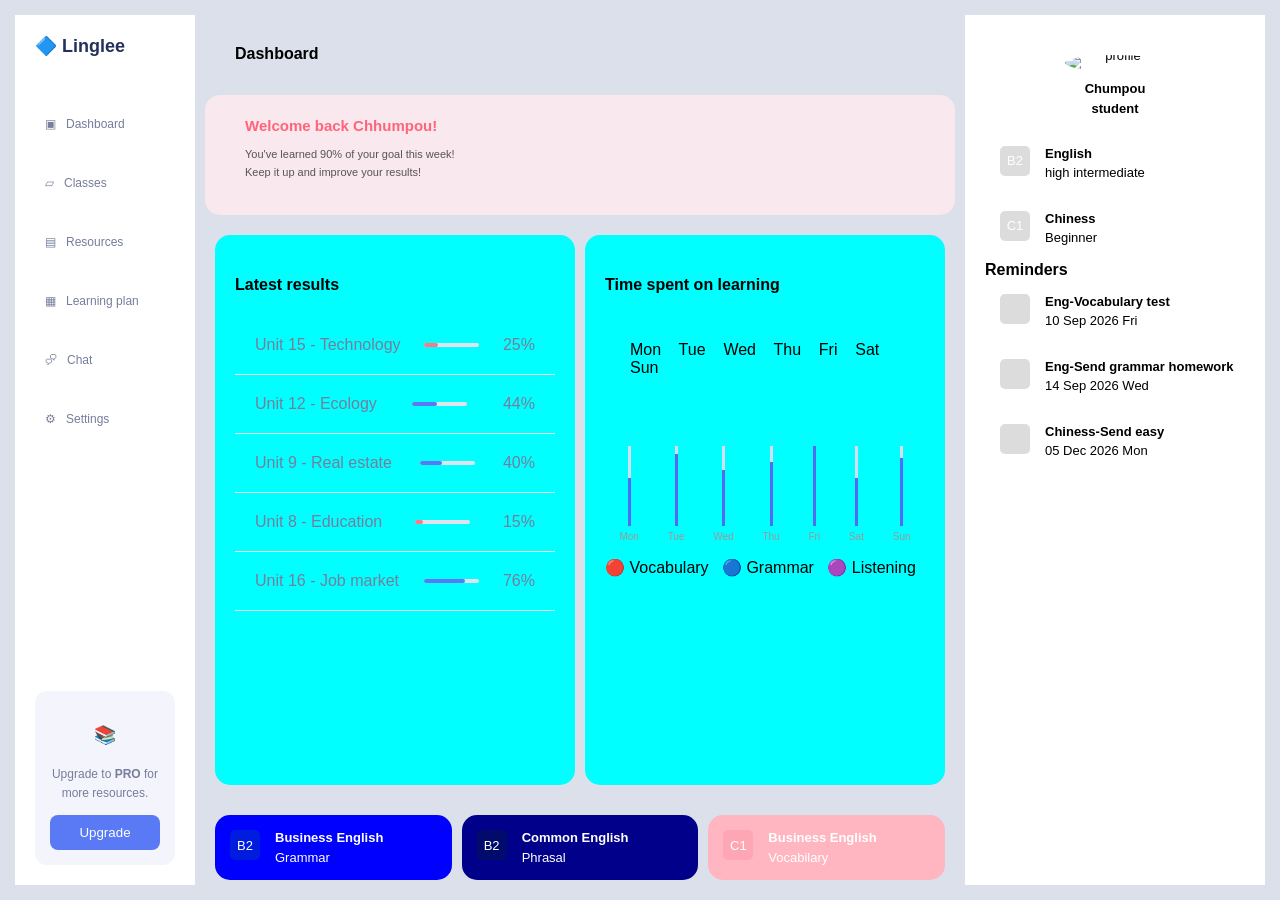
==== EX4/index.html @ e07d5841 "init project" ====
<!DOCTYPE html>
<html lang="en">
<head>
    <meta charset="UTF-8">
    <title>Document</title>
    <style>
        
    * {
        box-sizing: border-box;
    }

    body {
        margin: 0;
        background-color: #dce0eb;
        font-family: Arial, sans-serif;
    }

    .container {
        display: grid;
        grid-template-columns: 180px 1fr 300px;
        min-height: 100vh;
        gap: 10px;
        padding: 15px;
    }

    
    .leftside {
        background-color: white;
        padding: 20px;
    }

    
    .middle {
        display: grid;
        grid-template-rows: 70px 120px 1fr 80px;
        gap: 10px;
    }
     .head {
        background-color: #f9e8ed;
        position: relative;
        display: flex;
        justify-content: space-between;
        align-items: center;
        padding: 30px 100px;
        border-radius: 12px;
        overflow: hidden;
    }

    .head b {
        color: #ff647b !important;
        font-size: 15px;
    }

    .head p {
        font-size: 11px;
        line-height: 1.6;
        color: #555;
    }

    .head .welcome {
        flex: 1;
    }

    .head .illustration {
        width: 150px;
        text-align: center;
        font-size: 65px;
    }

    .head .illustration p {
        font-size: 25px;
        margin: 0;
    }
    .body {
        background-color: #dce0eb;
        display: grid;
        grid-template-columns: repeat(2,1fr);
        gap:10px;
    }
    .box{
        background-color: aqua;
        border-radius: 15px;
        padding: 20px;
    }
    .card{
        border-radius: 15px;
        padding: 10px;
        

    }
    .footer {
        background-color: #dce0eb;
        display: grid;
        grid-template-columns:repeat(3,1fr) ;
        gap:10px;
        
    }
    .item{
        border-radius: 15px;
        display: flex;

    }
    .item1{
        background-color:blue;
    }
    .item2{
        background-color:darkblue;
    }
    .item3{
        background-color:lightpink;
    }
    

    
    .rightside {
        background-color: white;
        padding: 20px;
    }
    .B{
        background-color:gainsboro;
        width:30px;
        height:30px;
        margin: 15px;
        border-radius: 5px;
        display: grid;
        place-items: center;
        font-size: small;
        color:white;
    }
    .b1{
        background-color: #001CDE;
    }
    .b2{
        background-color: #000B6B;
    }
    .b3{
        background-color: #FFA6B5;
    }
    .t{
        color:white;
        font-size: small;
        line-height: 1.5;
    }
    .profile{
        display: block;
        margin: 20px;
        text-align: center;
        line-height: 0.2;
        font-size: small;
        

    }
    img{
        border-radius: 50%;
        display:block;
        margin: auto;
        width:100px;
    }
    .T{
        color: black;
        font-size: small;
    }
    .right{
        display:flex;
    }
    .leftside {
        display: flex;
        flex-direction: column;
        gap: 25px;
        font-size: 12px;
        color: #777d9b;
    }
    .logo {
        color: #25315c;
        font-size: 18px;
        margin-bottom: 25px;
    }
    .menu {
        padding: 10px;
        cursor: pointer;
    }

    .menu:hover {
        background-color: #eef1ff;
        border-radius: 8px;
    }

    .upgrade {
        margin-top: auto;
        background-color: #f4f5fc;
        padding: 15px;
        border-radius: 12px;
        text-align: center;
        line-height: 1.6;
    }
    .upgrade button {
        background-color: #5979f5;
        color: white;
        border: none;
        padding: 10px;
        border-radius: 8px;
        width: 100%;
    }
    .result {
        display: flex;
        justify-content: space-between;
        align-items: center;
        border-bottom: 1px solid #eee;
        padding: 20px ;
        color: #777d9b;
    }
    .bar {
        width: 55px;
        height: 4px;
        background-color: #e0e3ee;
        border-radius: 5px;
    }

    .progress {
        height: 4px;
        background-color: #5979f5;
        border-radius: 5px;
        
    }
    .chart {
        display: flex;
        justify-content: space-around;
        align-items: end;
        height: 120px;
        margin-top: 20px;
        
    }

    .day {
        height: 100%;
        display: flex;
        flex-direction: column;
        justify-content: end;
        align-items: center;
        gap: 5px;
        font-size: 10px;
        color: #999;
    }

    .line {
        width: 3px;
        height: 80px;
        background-color: #d9dcf0;
        position: relative;
        
    }

    .line span {
        display: block;
        background-color: #536af5;
        width: 3px;
        height: 60%;
        position: absolute;
        bottom: 0;
    }

    </style>
</head>
<body>
    <div class="container">
        <div class="leftside">
            <div class="logo">
                <b>🔷 Linglee</b>
            </div>

            <div class="menu">▣ &nbsp; Dashboard</div>
            <div class="menu">▱ &nbsp; Classes</div>
            <div class="menu">▤ &nbsp; Resources</div>
            <div class="menu">▦ &nbsp; Learning plan</div>
            <div class="menu">🗪 &nbsp; Chat</div>
            <div class="menu">⚙ &nbsp; Settings</div>

            <div class="upgrade">
                <h2>📚</h2>
                <p>Upgrade to <b>PRO</b> for more resources.</p>
                <button>Upgrade</button>
            </div>
            
        </div>

        <div class="middle">
            <b style="margin: 30px;">Dashboard</b>
            <div class="card head">
                <div class="welcome">
                    <b style="margin-left: 30px;">Welcome back Chhumpou!</b>
                    <p style="margin-left: 30px;">You've learned 90% of your goal this week!<br>Keep it up and improve your results!</p>
                </div>
            </div>

            <div class="card body">
                <div class="box box1">
                    <h4>Latest results</h4>

                    <div class="result">
                        <span>Unit 15 - Technology</span>
                        <div class="bar"><div class="progress" style="width:25%; background:#ff7888;"></div></div>
                        25%
                    </div>

                    <div class="result">
                        <span>Unit 12 - Ecology</span>
                        <div class="bar"><div class="progress" style="width:44%;"></div></div>
                        44%
                    </div>

                    <div class="result">
                        <span>Unit 9 - Real estate</span>
                        <div class="bar"><div class="progress" style="width:40%;"></div></div>
                        40%
                    </div>

                    <div class="result">
                        <span>Unit 8 - Education</span>
                        <div class="bar"><div class="progress" style="width:15%; background:#ff7888;"></div></div>
                        15%
                    </div>

                    <div class="result">
                        <span>Unit 16 - Job market</span>
                        <div class="bar"><div class="progress" style="width:76%;"></div></div>
                        76%
                    </div>

                </div>
                <div class="box box2">
                    <h4>Time spent on learning</h4>
                    <p style="padding: 25px;">Mon &nbsp;&nbsp; Tue &nbsp;&nbsp; Wed &nbsp;&nbsp; Thu &nbsp;&nbsp; Fri &nbsp;&nbsp; Sat &nbsp;&nbsp; Sun</p>

                    <div class="chart">
                        <div class="day">
                            <div class="line"><span></span></div>
                            Mon
                        </div>

                        <div class="day">
                            <div class="line"><span style="height:90%;"></span></div>
                            Tue
                        </div>

                        <div class="day">
                            <div class="line"><span style="height:70%;"></span></div>
                            Wed
                        </div>

                        <div class="day">
                            <div class="line"><span style="height:80%;"></span></div>
                            Thu
                        </div>

                        <div class="day">
                            <div class="line"><span style="height:100%;"></span></div>
                            Fri
                        </div>

                        <div class="day">
                            <div class="line"><span style="height:60%;"></span></div>
                            Sat
                        </div>

                        <div class="day">
                            <div class="line"><span style="height:85%;"></span></div>
                            Sun
                        </div>
                    </div>

                    <p>🔴 Vocabulary &nbsp; 🔵 Grammar &nbsp; 🟣 Listening</p>

                </div>

            </div>
            <div class="card footer">
                <div class="item item1">
                    <div class="B b1">
                        B2
                    </div>
                    <div class="t">
                        <p><b>Business English</b><br>Grammar</p>
                    </div>

                </div>
                <div class="item item2">
                    <div class="B b2">
                        B2
                    </div>
                    <div class="t">
                        <p><b>Common English</b><br>Phrasal</p>
                    </div>

                </div>
                <div class="item item3">
                    <div class="B b3">
                        C1
                    </div>
                    <div class=" t">
                        <p><b>Business English</b><br>Vocabilary</p>
                        
                    </div>

                </div>

            </div>

        </div>
        
        <div class="rightside">
            <div class="profile">
                <img src="https://i.pinimg.com/236x/3b/76/4e/3b764e011f795dab643ad66372faed14.jpg" alt="profile">
                <h4>Chumpou<h4>
                <p>student</p>
            </div>
            <div class="right">
                <div class="B">
                    B2
                </div>
                <div class="T t">
                    <p><b>English</b><br>high intermediate</p>
                </div>
            </div>
            <div class="right">
                <div class="B">
                    C1
                </div>
                <div class="T t">
                    <p><b>Chiness</b><br>Beginner</p>
                </div>
            </div>

            
            <b>Reminders</b>
            <div class="right">
                <div class="B"></div>
                <div class="T t">
                    <p><b>Eng-Vocabulary test</b><br>10 Sep 2026 Fri</p>
                </div>
            </div>
            <div class="right">
                <div class="B"></div>
                <div class="T t">
                    <p><b>Eng-Send grammar homework</b><br>14 Sep 2026 Wed</p>
                </div>
            </div>
            <div class="right">
                <div class="B"></div>
                <div class="T t">
                    <p><b>Chiness-Send easy</b><br>05 Dec 2026 Mon </p>
                </div>
            </div>


        </div>

    </div>
</body>
</html>
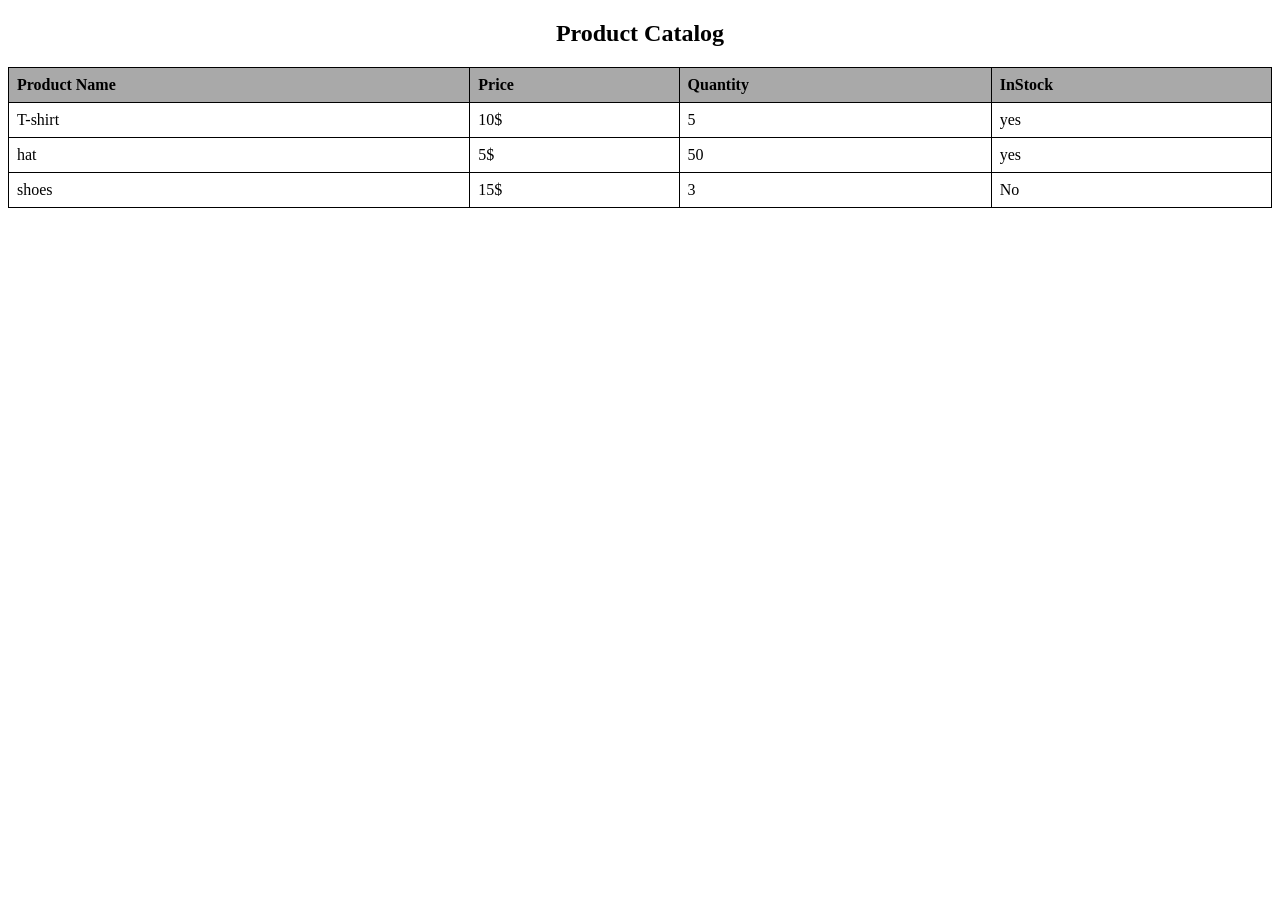
==== commit 43b78849: "first commit" ====
--- a/EX4/index.html
+++ b/EX4/index.html
@@ -1,459 +1,55 @@
+<!-- Write your code here -->
 <!DOCTYPE html>
 <html lang="en">
 <head>
     <meta charset="UTF-8">
+    <meta name="viewport" content="width=device-width, initial-scale=1.0">
     <title>Document</title>
     <style>
-        
-    * {
-        box-sizing: border-box;
-    }
-
-    body {
-        margin: 0;
-        background-color: #dce0eb;
-        font-family: Arial, sans-serif;
-    }
-
-    .container {
-        display: grid;
-        grid-template-columns: 180px 1fr 300px;
-        min-height: 100vh;
-        gap: 10px;
-        padding: 15px;
-    }
-
-    
-    .leftside {
-        background-color: white;
-        padding: 20px;
-    }
-
-    
-    .middle {
-        display: grid;
-        grid-template-rows: 70px 120px 1fr 80px;
-        gap: 10px;
-    }
-     .head {
-        background-color: #f9e8ed;
-        position: relative;
-        display: flex;
-        justify-content: space-between;
-        align-items: center;
-        padding: 30px 100px;
-        border-radius: 12px;
-        overflow: hidden;
-    }
-
-    .head b {
-        color: #ff647b !important;
-        font-size: 15px;
-    }
-
-    .head p {
-        font-size: 11px;
-        line-height: 1.6;
-        color: #555;
-    }
-
-    .head .welcome {
-        flex: 1;
-    }
-
-    .head .illustration {
-        width: 150px;
-        text-align: center;
-        font-size: 65px;
-    }
-
-    .head .illustration p {
-        font-size: 25px;
-        margin: 0;
-    }
-    .body {
-        background-color: #dce0eb;
-        display: grid;
-        grid-template-columns: repeat(2,1fr);
-        gap:10px;
-    }
-    .box{
-        background-color: aqua;
-        border-radius: 15px;
-        padding: 20px;
-    }
-    .card{
-        border-radius: 15px;
-        padding: 10px;
-        
-
-    }
-    .footer {
-        background-color: #dce0eb;
-        display: grid;
-        grid-template-columns:repeat(3,1fr) ;
-        gap:10px;
-        
-    }
-    .item{
-        border-radius: 15px;
-        display: flex;
-
-    }
-    .item1{
-        background-color:blue;
-    }
-    .item2{
-        background-color:darkblue;
-    }
-    .item3{
-        background-color:lightpink;
-    }
-    
-
-    
-    .rightside {
-        background-color: white;
-        padding: 20px;
-    }
-    .B{
-        background-color:gainsboro;
-        width:30px;
-        height:30px;
-        margin: 15px;
-        border-radius: 5px;
-        display: grid;
-        place-items: center;
-        font-size: small;
-        color:white;
-    }
-    .b1{
-        background-color: #001CDE;
-    }
-    .b2{
-        background-color: #000B6B;
-    }
-    .b3{
-        background-color: #FFA6B5;
-    }
-    .t{
-        color:white;
-        font-size: small;
-        line-height: 1.5;
-    }
-    .profile{
-        display: block;
-        margin: 20px;
-        text-align: center;
-        line-height: 0.2;
-        font-size: small;
-        
-
-    }
-    img{
-        border-radius: 50%;
-        display:block;
-        margin: auto;
-        width:100px;
-    }
-    .T{
-        color: black;
-        font-size: small;
-    }
-    .right{
-        display:flex;
-    }
-    .leftside {
-        display: flex;
-        flex-direction: column;
-        gap: 25px;
-        font-size: 12px;
-        color: #777d9b;
-    }
-    .logo {
-        color: #25315c;
-        font-size: 18px;
-        margin-bottom: 25px;
-    }
-    .menu {
-        padding: 10px;
-        cursor: pointer;
-    }
-
-    .menu:hover {
-        background-color: #eef1ff;
-        border-radius: 8px;
-    }
-
-    .upgrade {
-        margin-top: auto;
-        background-color: #f4f5fc;
-        padding: 15px;
-        border-radius: 12px;
-        text-align: center;
-        line-height: 1.6;
-    }
-    .upgrade button {
-        background-color: #5979f5;
-        color: white;
-        border: none;
-        padding: 10px;
-        border-radius: 8px;
-        width: 100%;
-    }
-    .result {
-        display: flex;
-        justify-content: space-between;
-        align-items: center;
-        border-bottom: 1px solid #eee;
-        padding: 20px ;
-        color: #777d9b;
-    }
-    .bar {
-        width: 55px;
-        height: 4px;
-        background-color: #e0e3ee;
-        border-radius: 5px;
-    }
-
-    .progress {
-        height: 4px;
-        background-color: #5979f5;
-        border-radius: 5px;
-        
-    }
-    .chart {
-        display: flex;
-        justify-content: space-around;
-        align-items: end;
-        height: 120px;
-        margin-top: 20px;
-        
-    }
-
-    .day {
-        height: 100%;
-        display: flex;
-        flex-direction: column;
-        justify-content: end;
-        align-items: center;
-        gap: 5px;
-        font-size: 10px;
-        color: #999;
-    }
-
-    .line {
-        width: 3px;
-        height: 80px;
-        background-color: #d9dcf0;
-        position: relative;
-        
-    }
-
-    .line span {
-        display: block;
-        background-color: #536af5;
-        width: 3px;
-        height: 60%;
-        position: absolute;
-        bottom: 0;
-    }
-
+        table{
+            width:100%;
+        }
+        table,th,td{
+            border-collapse: collapse;
+            border:1px solid black;
+            padding: 8px;
+            text-align: left;
+        }
+        th{
+            background-color: darkgray;
+        }
+        h2{
+            text-align: center;
+        }
     </style>
 </head>
 <body>
-    <div class="container">
-        <div class="leftside">
-            <div class="logo">
-                <b>🔷 Linglee</b>
-            </div>
-
-            <div class="menu">▣ &nbsp; Dashboard</div>
-            <div class="menu">▱ &nbsp; Classes</div>
-            <div class="menu">▤ &nbsp; Resources</div>
-            <div class="menu">▦ &nbsp; Learning plan</div>
-            <div class="menu">🗪 &nbsp; Chat</div>
-            <div class="menu">⚙ &nbsp; Settings</div>
-
-            <div class="upgrade">
-                <h2>📚</h2>
-                <p>Upgrade to <b>PRO</b> for more resources.</p>
-                <button>Upgrade</button>
-            </div>
-            
-        </div>
-
-        <div class="middle">
-            <b style="margin: 30px;">Dashboard</b>
-            <div class="card head">
-                <div class="welcome">
-                    <b style="margin-left: 30px;">Welcome back Chhumpou!</b>
-                    <p style="margin-left: 30px;">You've learned 90% of your goal this week!<br>Keep it up and improve your results!</p>
-                </div>
-            </div>
-
-            <div class="card body">
-                <div class="box box1">
-                    <h4>Latest results</h4>
-
-                    <div class="result">
-                        <span>Unit 15 - Technology</span>
-                        <div class="bar"><div class="progress" style="width:25%; background:#ff7888;"></div></div>
-                        25%
-                    </div>
-
-                    <div class="result">
-                        <span>Unit 12 - Ecology</span>
-                        <div class="bar"><div class="progress" style="width:44%;"></div></div>
-                        44%
-                    </div>
-
-                    <div class="result">
-                        <span>Unit 9 - Real estate</span>
-                        <div class="bar"><div class="progress" style="width:40%;"></div></div>
-                        40%
-                    </div>
-
-                    <div class="result">
-                        <span>Unit 8 - Education</span>
-                        <div class="bar"><div class="progress" style="width:15%; background:#ff7888;"></div></div>
-                        15%
-                    </div>
-
-                    <div class="result">
-                        <span>Unit 16 - Job market</span>
-                        <div class="bar"><div class="progress" style="width:76%;"></div></div>
-                        76%
-                    </div>
-
-                </div>
-                <div class="box box2">
-                    <h4>Time spent on learning</h4>
-                    <p style="padding: 25px;">Mon &nbsp;&nbsp; Tue &nbsp;&nbsp; Wed &nbsp;&nbsp; Thu &nbsp;&nbsp; Fri &nbsp;&nbsp; Sat &nbsp;&nbsp; Sun</p>
-
-                    <div class="chart">
-                        <div class="day">
-                            <div class="line"><span></span></div>
-                            Mon
-                        </div>
-
-                        <div class="day">
-                            <div class="line"><span style="height:90%;"></span></div>
-                            Tue
-                        </div>
-
-                        <div class="day">
-                            <div class="line"><span style="height:70%;"></span></div>
-                            Wed
-                        </div>
-
-                        <div class="day">
-                            <div class="line"><span style="height:80%;"></span></div>
-                            Thu
-                        </div>
-
-                        <div class="day">
-                            <div class="line"><span style="height:100%;"></span></div>
-                            Fri
-                        </div>
-
-                        <div class="day">
-                            <div class="line"><span style="height:60%;"></span></div>
-                            Sat
-                        </div>
-
-                        <div class="day">
-                            <div class="line"><span style="height:85%;"></span></div>
-                            Sun
-                        </div>
-                    </div>
-
-                    <p>🔴 Vocabulary &nbsp; 🔵 Grammar &nbsp; 🟣 Listening</p>
-
-                </div>
-
-            </div>
-            <div class="card footer">
-                <div class="item item1">
-                    <div class="B b1">
-                        B2
-                    </div>
-                    <div class="t">
-                        <p><b>Business English</b><br>Grammar</p>
-                    </div>
-
-                </div>
-                <div class="item item2">
-                    <div class="B b2">
-                        B2
-                    </div>
-                    <div class="t">
-                        <p><b>Common English</b><br>Phrasal</p>
-                    </div>
-
-                </div>
-                <div class="item item3">
-                    <div class="B b3">
-                        C1
-                    </div>
-                    <div class=" t">
-                        <p><b>Business English</b><br>Vocabilary</p>
-                        
-                    </div>
-
-                </div>
-
-            </div>
-
-        </div>
-        
-        <div class="rightside">
-            <div class="profile">
-                <img src="https://i.pinimg.com/236x/3b/76/4e/3b764e011f795dab643ad66372faed14.jpg" alt="profile">
-                <h4>Chumpou<h4>
-                <p>student</p>
-            </div>
-            <div class="right">
-                <div class="B">
-                    B2
-                </div>
-                <div class="T t">
-                    <p><b>English</b><br>high intermediate</p>
-                </div>
-            </div>
-            <div class="right">
-                <div class="B">
-                    C1
-                </div>
-                <div class="T t">
-                    <p><b>Chiness</b><br>Beginner</p>
-                </div>
-            </div>
-
-            
-            <b>Reminders</b>
-            <div class="right">
-                <div class="B"></div>
-                <div class="T t">
-                    <p><b>Eng-Vocabulary test</b><br>10 Sep 2026 Fri</p>
-                </div>
-            </div>
-            <div class="right">
-                <div class="B"></div>
-                <div class="T t">
-                    <p><b>Eng-Send grammar homework</b><br>14 Sep 2026 Wed</p>
-                </div>
-            </div>
-            <div class="right">
-                <div class="B"></div>
-                <div class="T t">
-                    <p><b>Chiness-Send easy</b><br>05 Dec 2026 Mon </p>
-                </div>
-            </div>
-
-
-        </div>
-
-    </div>
+    <h2>Product Catalog</h2>
+    <table>
+        <tr>
+            <th>Product Name</th>
+            <th>Price</th>
+            <th>Quantity</th>
+            <th>InStock</th>
+        </tr>
+        <tr>
+            <td>T-shirt</td>
+            <td>10$</td>
+            <td>5</td>
+            <td>yes</td>
+        </tr>
+        <tr>
+            <td>hat</td>
+            <td>5$</td>
+            <td>50</td>
+            <td>yes</td>
+        </tr>
+        <tr>
+            <td>shoes</td>
+            <td>15$</td>
+            <td>3</td>
+            <td>No</td>
+        </tr>
+    </table>
 </body>
 </html>
